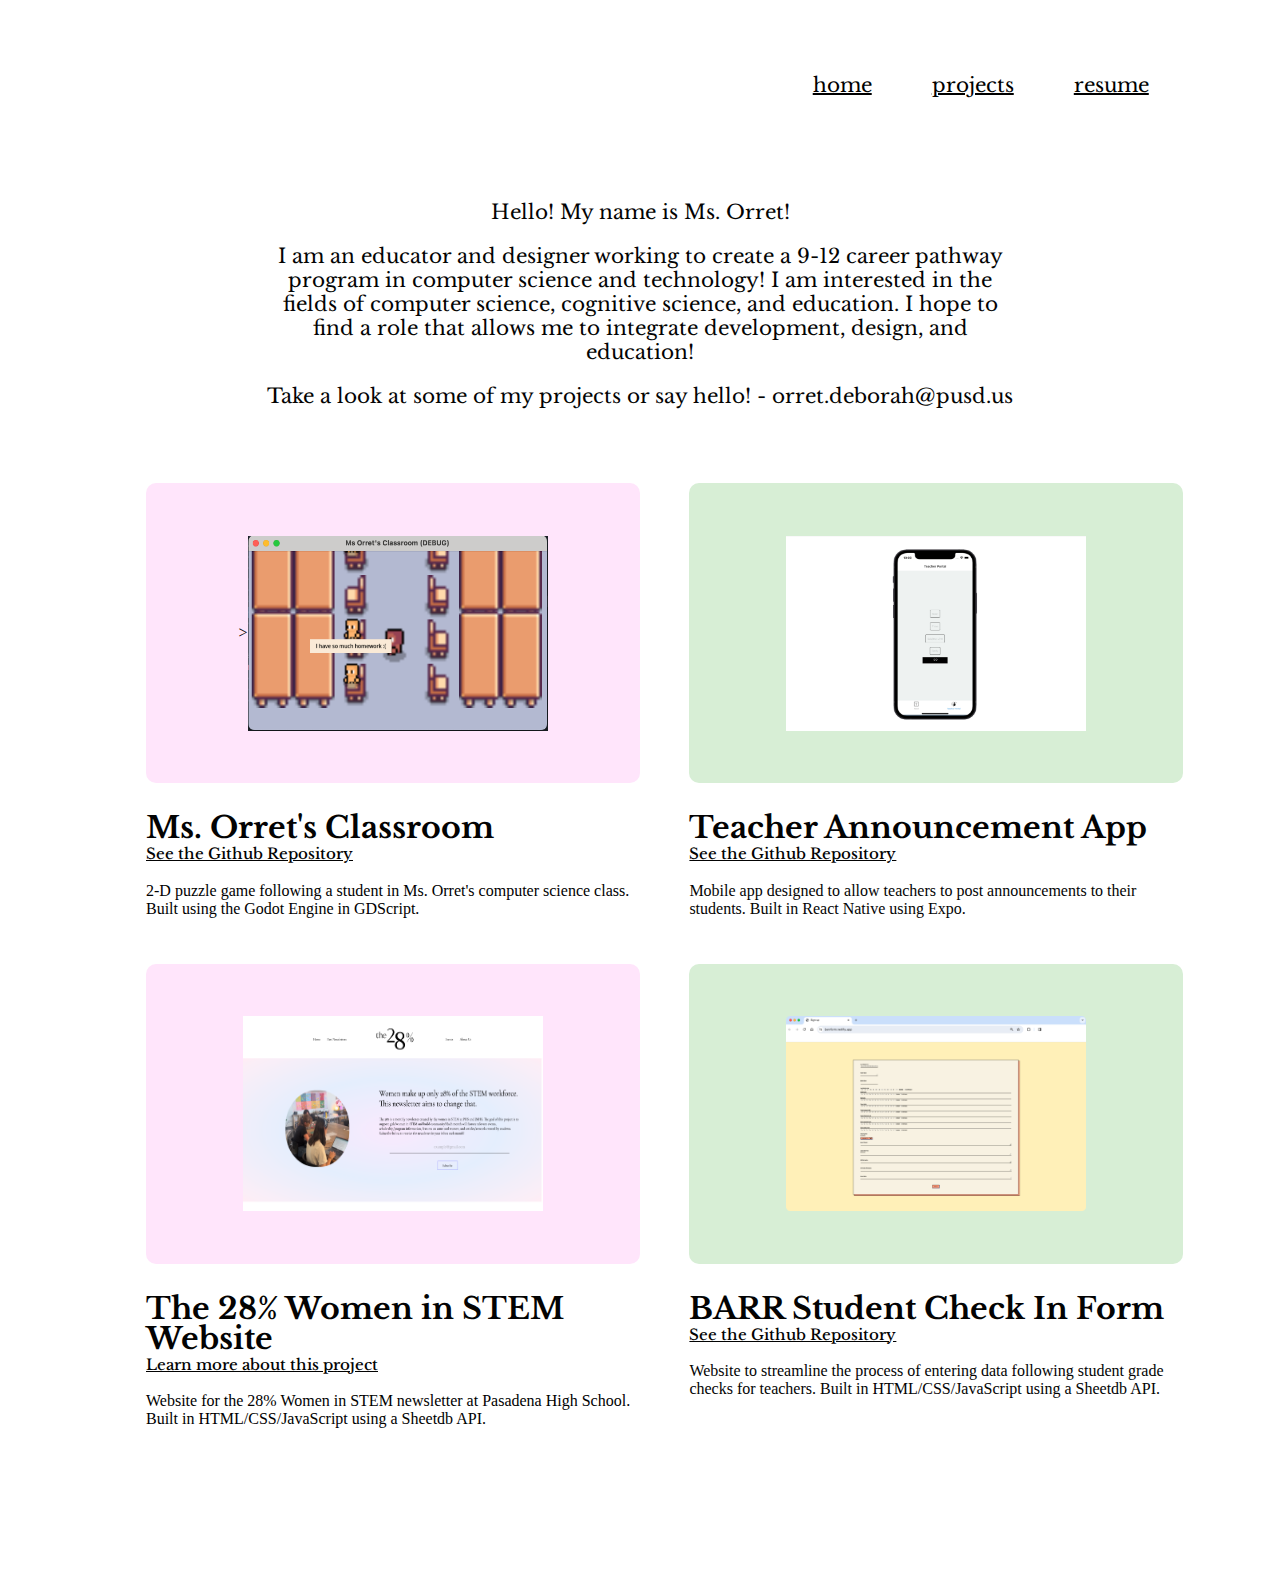
==== index.html @ 86700128 "Initial commit" ====
<!DOCTYPE html>
<head>
 
<link rel="preconnect" href="https://fonts.googleapis.com" />
  <link rel="preconnect" href="https://fonts.gstatic.com" crossorigin />
  <link
    href="https://fonts.googleapis.com/css2?family=Libre+Baskerville:ital,wght@0,400;0,700;1,400&family=Mulish:ital,wght@0,200..1000;1,200..1000&display=swap"
    rel="stylesheet"
  />
  <link rel="stylesheet" type="text/css" href="style.css" />
</head>
<html>


  <div class="nav-bar">

    <div class="nav-link">
      <a href="../index.html"><p>home</p></a>
    </div>
      
      <div class="nav-link dropdown">
        <a href="#""><p>projects</a>
        <div class="dropdown-content">
          <a href="/pages/28-percent-example-page/28percent-example.html">28 Percent Website Example</a>
          <a href="/pages/project-template.html">Project Template</a>
        </div>
    
    </div>
      
    <div class = "nav-link">
      <a href="../index.html"><p>resume</p></a> </div>
    </div>





  <div class="home-header">
    <p> Hello! My name is Ms. Orret!</p>
    <p>
        I am an educator and designer working to create a 9-12 career pathway program in computer science and technology! 
        I am interested in the fields of computer science, cognitive science, and education. I hope to find a role that allows me to integrate development, design, and education!
    <p/>
    <p>  Take a look at some of my projects or say hello! - orret.deborah@pusd.us</p>
  </div>

  <br> <br>

  <div class="project-grid">
    <br /><br /><br />
    <div class="project-row">
      <div class="project-container">
        <div class="project-inner-container" style="background: #ffe5fb">
         
            ><img src="./home-page-assets/godot-game.png" class="project-img"
          />
        </div>

        <p class="project-title">Ms. Orret's Classroom</p>
        <a class="project-link" href="#"> See the Github Repository </a>
        <p class="project-description">
          2-D puzzle game following a student in Ms. Orret's computer science class. Built using the Godot Engine in GDScript.
        </p>
      </div>

      <div class="project-container">
        <div class="project-inner-container" style="background: #d7eed5">
         
            <img src="./home-page-assets/mobile-app.png" class="project-img"
          />
        </div>

        <p class="project-title">Teacher Announcement App</p>
        <a class="project-link" href="#"> See the Github Repository </a>
        <p class="project-desc">
          Mobile app designed to allow teachers to post announcements to their students. Built in React Native using Expo. 
        </p>
      </div>
    </div>



    <div class="project-row">
        <div class="project-container">
          <div class="project-inner-container" style="background: #ffe5fb">
            
              <img src="./home-page-assets/28-percent-site.png" class="project-img"
            />
          </div>
  
          <p class="project-title">The 28% Women in STEM Website</p>
          <a class = "project-link" href="/pages/28percent-example.html"> Learn more about this project </a>
          <p class="project-description">
            Website for the 28% Women in STEM newsletter at Pasadena High School. Built in HTML/CSS/JavaScript using a Sheetdb API.
          </p>
        </div>
  
        <div class="project-container">
          <div class="project-inner-container" style="background: #d7eed5">
            <img src="./home-page-assets/barr-form.png" class="project-img"
            />
          </div>
  
          <p class="project-title">BARR Student Check In Form</p>
          <a class="project-link" href="#"> See the Github Repository </a>
          <p class="project-desc">
            Website to streamline the process of entering data following student grade checks for teachers. Built in HTML/CSS/JavaScript using a Sheetdb API.
          </p>
        </div>
      </div>

    <br /><br /><br />
   
  </div>
  <br /><br /><br />
</html>
---- style.css ----
.nav-bar {
    display: flex;
    flex-direction: row;
    padding-top: 20px;
    font-family: "Libre Baskerville";
    font-size: 20px;
    font-style: normal;
    font-weight: 400;
    line-height: normal;
    color: black;
    justify-content: right;
    margin-right: 5%;
    
}

.nav-link {
    padding-top: 25px;
    padding-right: 5%;
}

.nav-link a {
    text-decoration: underline;
    color: black;
}

.nav-link a:hover {
    text-decoration: underline;
}


  /* Dropdown Content (Hidden by Default) */
.dropdown-content {
    display: none;
    position: absolute;
    background-color: #ffffff;
    z-index: 1;
    border: solid;
    border-color: black;
    border-radius: 5px;
}

  /* Links inside the dropdown */
.dropdown-content a {
    font-family: "Libre Baskerville";
    font-size: 20px;
    font-style: normal;
    font-weight: 400;
    line-height: normal;
    color: black;
    padding: 12px 16px;
    text-decoration: none;
    display: block;
}

  /* Change color of dropdown links on hover */
.dropdown-content a:hover {background-color: #ffffff;}

  /* Show the dropdown menu on hover */
.dropdown:hover .dropdown-content {display: block;}


.home-header {
    justify-content: center;
    text-align: center;
    align-items:center;
    margin:auto;
    padding-bottom: 5%;
    padding-top: 5%;
    width: 754px;
    height: 150px;

    color: #030303;
    font-family: "Libre Baskerville";
    font-size: 20px; 
    font-weight: lighter;
    line-height: normal;
}



.project-grid {
    display: flex;
    flex-direction: column;
    margin: auto;
    justify-content: center;
    align-items: center;
}

.project-row {
    display: flex;
    flex-direction: row;
}

.project-container {
    width: 494px;
    padding-right: 5%;
    margin-bottom: 3%;
}

.project-inner-container {
    width: 494px;
    height: 300px;
    display:flex;
    border-radius: 10px;
    justify-content: center;
    align-items: center;
}

.project-img {
    width: 300px;
    height: 195px;
    transition: transform 0.3s ease-in-out; /* Adding a smooth transition effect */
    cursor: pointer; /* Changing cursor to a hand */
}

.project-img:hover {
    transform: scale(1.03); /* Increasing size by 3% */
}

.project-title{
    margin-bottom: 0;
    color: #030303;
    font-family: "Libre Baskerville";
    font-size: 30px;
    font-style: normal;
    font-weight: 700;
    line-height: 1;
}

.project-link {
    color: #030303;
    font-family: "Libre Baskerville";
    font-size: 15px;
    font-style: normal;
    font-weight: 500;
    line-height: 1.5;
}

.project-desc {
margin-top: 0.5;
color: #030303;
}
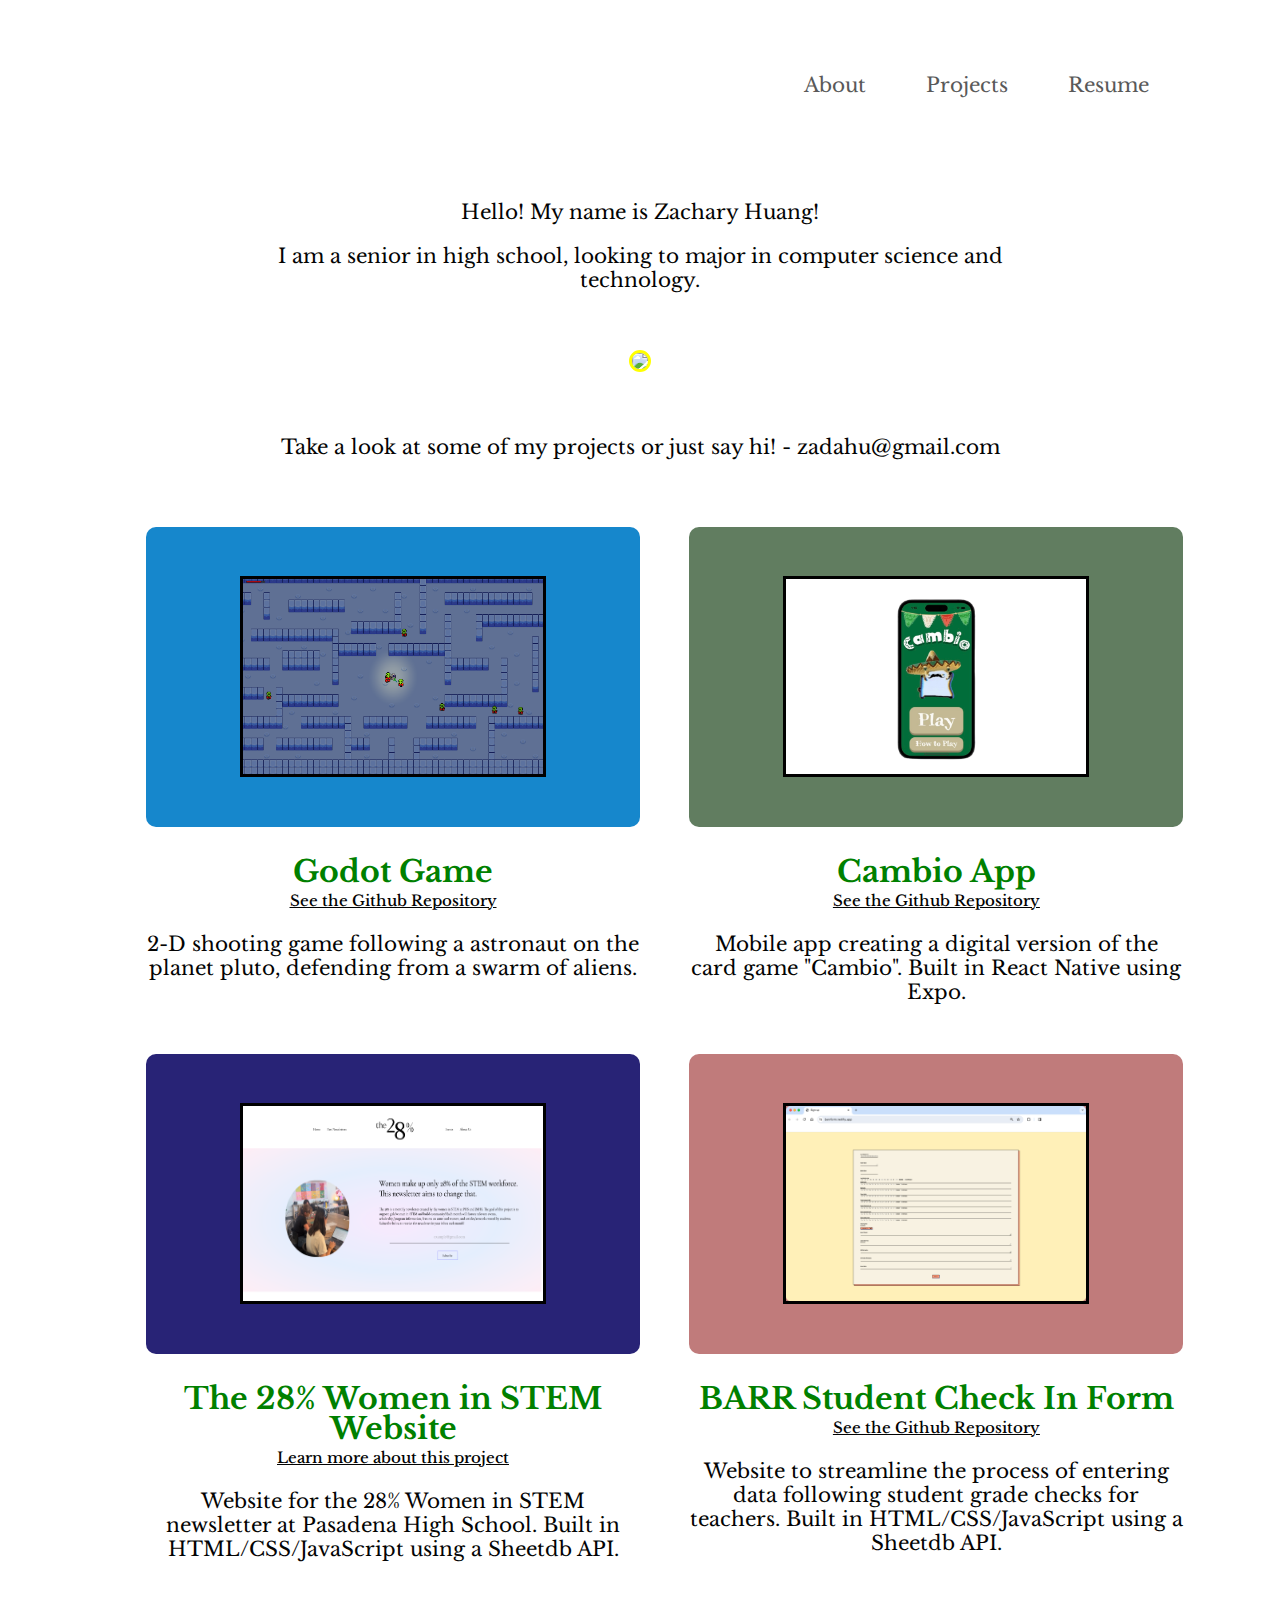
==== commit b6cc8977: "Add profile picture" ====
--- a/index.html
+++ b/index.html
@@ -16,11 +16,11 @@
   <div class="nav-bar">
 
     <div class="nav-link">
-      <a href="../index.html"><p>home</p></a>
+      <a href="../index.html"><p>About</p></a>
     </div>
       
       <div class="nav-link dropdown">
-        <a href="#""><p>projects</a>
+        <a href="#"><p>Projects</a>
         <div class="dropdown-content">
           <a href="/pages/28-percent-example-page/28percent-example.html">28 Percent Website Example</a>
           <a href="/pages/project-template.html">Project Template</a>
@@ -29,7 +29,7 @@
     </div>
       
     <div class = "nav-link">
-      <a href="../index.html"><p>resume</p></a> </div>
+      <a href="../index.html"><p>Resume</p></a> </div>
     </div>
 
 
@@ -37,81 +37,81 @@
 
 
   <div class="home-header">
-    <p> Hello! My name is Ms. Orret!</p>
+    <p> Hello! My name is Zachary Huang!</p>
     <p>
-        I am an educator and designer working to create a 9-12 career pathway program in computer science and technology! 
-        I am interested in the fields of computer science, cognitive science, and education. I hope to find a role that allows me to integrate development, design, and education!
-    <p/>
-    <p>  Take a look at some of my projects or say hello! - orret.deborah@pusd.us</p>
-  </div>
-
+        I am a senior in high school, looking to major in computer science and technology. <br/>
+    </p>
+    <img src="./home-page-assets/profile-picture.png" class="profile-img"
+      />
+    <p>  Take a look at some of my projects or just say hi! - zadahu@gmail.com</p>
+  
   <br> <br>
 
-  <div class="project-grid">
-    <br /><br /><br />
-    <div class="project-row">
-      <div class="project-container">
-        <div class="project-inner-container" style="background: #ffe5fb">
-         
-            ><img src="./home-page-assets/godot-game.png" class="project-img"
-          />
+    <div class="project-grid">
+      <div class="project-row">
+        <div class="project-container">
+          <div class="project-inner-container" style="background: #1687CC">
+          
+              <img src="./home-page-assets/godot-game.png" class="project-img"
+            />
+          </div>
+
+          <p class="project-title">Godot Game</p>
+          <a class="project-link" href="https://github.com/zachdh/SpaceShooter" target="_blank"> See the Github Repository </a>
+          <p class="project-description">
+            2-D shooting game following a astronaut on the planet pluto, defending from a swarm of aliens.
+          </p>
         </div>
 
-        <p class="project-title">Ms. Orret's Classroom</p>
-        <a class="project-link" href="#"> See the Github Repository </a>
-        <p class="project-description">
-          2-D puzzle game following a student in Ms. Orret's computer science class. Built using the Godot Engine in GDScript.
-        </p>
-      </div>
-
-      <div class="project-container">
-        <div class="project-inner-container" style="background: #d7eed5">
-         
-            <img src="./home-page-assets/mobile-app.png" class="project-img"
-          />
-        </div>
-
-        <p class="project-title">Teacher Announcement App</p>
-        <a class="project-link" href="#"> See the Github Repository </a>
-        <p class="project-desc">
-          Mobile app designed to allow teachers to post announcements to their students. Built in React Native using Expo. 
-        </p>
-      </div>
-    </div>
-
-
-
-    <div class="project-row">
         <div class="project-container">
-          <div class="project-inner-container" style="background: #ffe5fb">
-            
-              <img src="./home-page-assets/28-percent-site.png" class="project-img"
+          <div class="project-inner-container" style="background: #617d60">
+          
+              <img src="./home-page-assets/mobile-app.png" class="project-img"
             />
           </div>
-  
-          <p class="project-title">The 28% Women in STEM Website</p>
-          <a class = "project-link" href="/pages/28percent-example.html"> Learn more about this project </a>
-          <p class="project-description">
-            Website for the 28% Women in STEM newsletter at Pasadena High School. Built in HTML/CSS/JavaScript using a Sheetdb API.
-          </p>
-        </div>
-  
-        <div class="project-container">
-          <div class="project-inner-container" style="background: #d7eed5">
-            <img src="./home-page-assets/barr-form.png" class="project-img"
-            />
-          </div>
-  
-          <p class="project-title">BARR Student Check In Form</p>
-          <a class="project-link" href="#"> See the Github Repository </a>
+
+          <p class="project-title">Cambio App</p>
+          <a class="project-link" href="https://github.com/zachdh/CambioApp" target="_blank"> See the Github Repository </a>
           <p class="project-desc">
-            Website to streamline the process of entering data following student grade checks for teachers. Built in HTML/CSS/JavaScript using a Sheetdb API.
+            Mobile app creating a digital version of the card game "Cambio". Built in React Native using Expo. 
           </p>
         </div>
       </div>
 
-    <br /><br /><br />
-   
-  </div>
+
+
+      <div class="project-row">
+          <div class="project-container">
+            <div class="project-inner-container" style="background: #282376">
+              
+                <img src="./home-page-assets/28-percent-site.png" class="project-img"
+              />
+            </div>
+    
+            <p class="project-title">The 28% Women in STEM Website</p>
+            <a class = "project-link" href="pages/project-template.html"> Learn more about this project </a>
+            <p class="project-description">
+              Website for the 28% Women in STEM newsletter at Pasadena High School. Built in HTML/CSS/JavaScript using a Sheetdb API.
+            </p>
+          </div>
+    
+          <div class="project-container">
+            <div class="project-inner-container" style="background: #c07b7b">
+              <img src="./home-page-assets/barr-form.png" class="project-img"
+              />
+            </div>
+    
+            <p class="project-title">BARR Student Check In Form</p>
+            <a class="project-link" href="#"> See the Github Repository </a>
+            <p class="project-desc">
+              Website to streamline the process of entering data following student grade checks for teachers. Built in HTML/CSS/JavaScript using a Sheetdb API.
+            </p>
+          </div>
+        </div>
+
+      <br /><br /><br />
+    
+    </div>
   <br /><br /><br />
+
 </html>--- a/style.css
+++ b/style.css
@@ -10,7 +10,7 @@
     line-height: normal;
     color: black;
     justify-content: right;
-    margin-right: 5%;
+    padding-right: 5%;
     
 }
 
@@ -20,8 +20,8 @@
 }
 
 .nav-link a {
-    text-decoration: underline;
-    color: black;
+    text-decoration: none;
+    color: #595959;
 }
 
 .nav-link a:hover {
@@ -68,13 +68,24 @@
     padding-bottom: 5%;
     padding-top: 5%;
     width: 754px;
-    height: 150px;
+    height: 300px;
 
     color: #030303;
     font-family: "Libre Baskerville";
     font-size: 20px; 
     font-weight: lighter;
     line-height: normal;
+}
+
+.profile-img{
+    border-radius: 50%;
+    max-width: 100%;
+    max-height: 100%;
+    margin-bottom: 5%;
+    margin-top: 5%;
+    border-style: solid;
+    border-color: yellow;
+    border-width: 3px;
 }
 
 
@@ -112,6 +123,9 @@
     height: 195px;
     transition: transform 0.3s ease-in-out; /* Adding a smooth transition effect */
     cursor: pointer; /* Changing cursor to a hand */
+    border-style: solid;
+    border-color: black;
+    border-width: 3px;
 }
 
 .project-img:hover {
@@ -120,7 +134,7 @@
 
 .project-title{
     margin-bottom: 0;
-    color: #030303;
+    color: green;
     font-family: "Libre Baskerville";
     font-size: 30px;
     font-style: normal;
